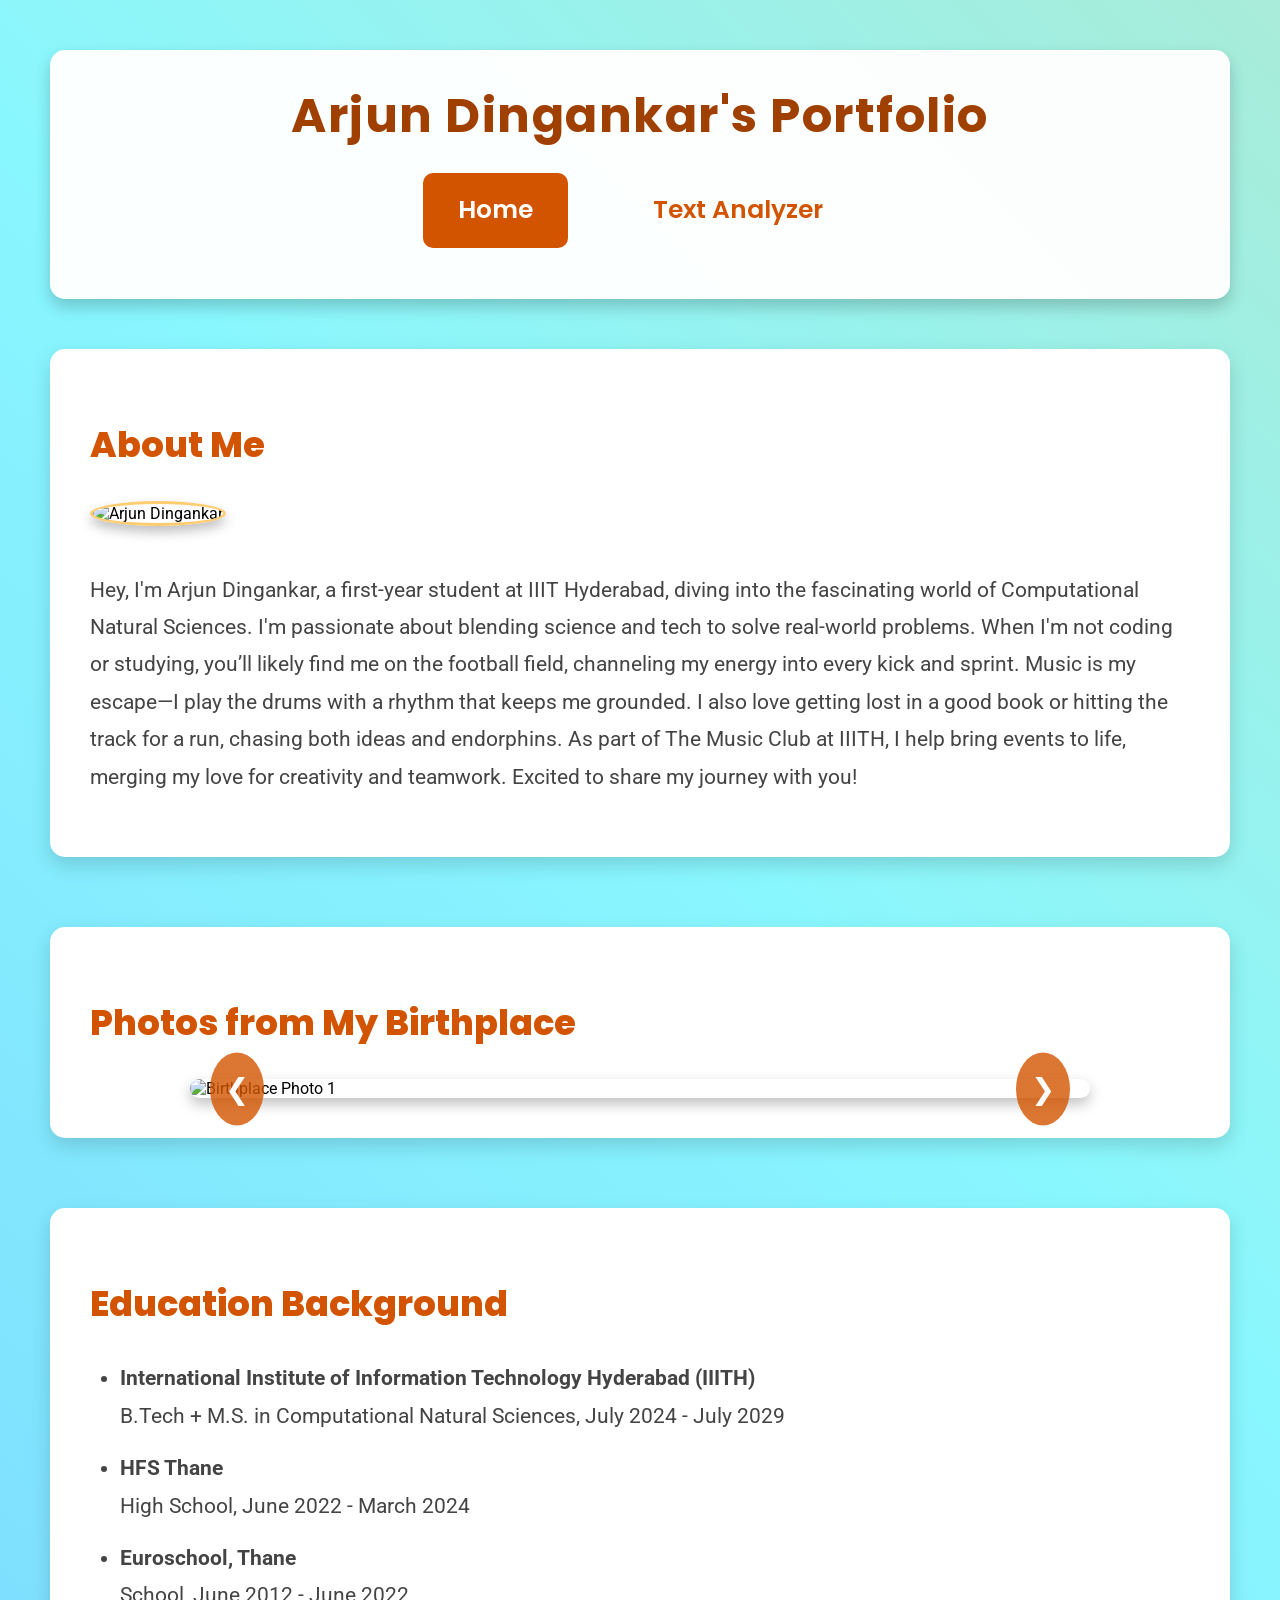
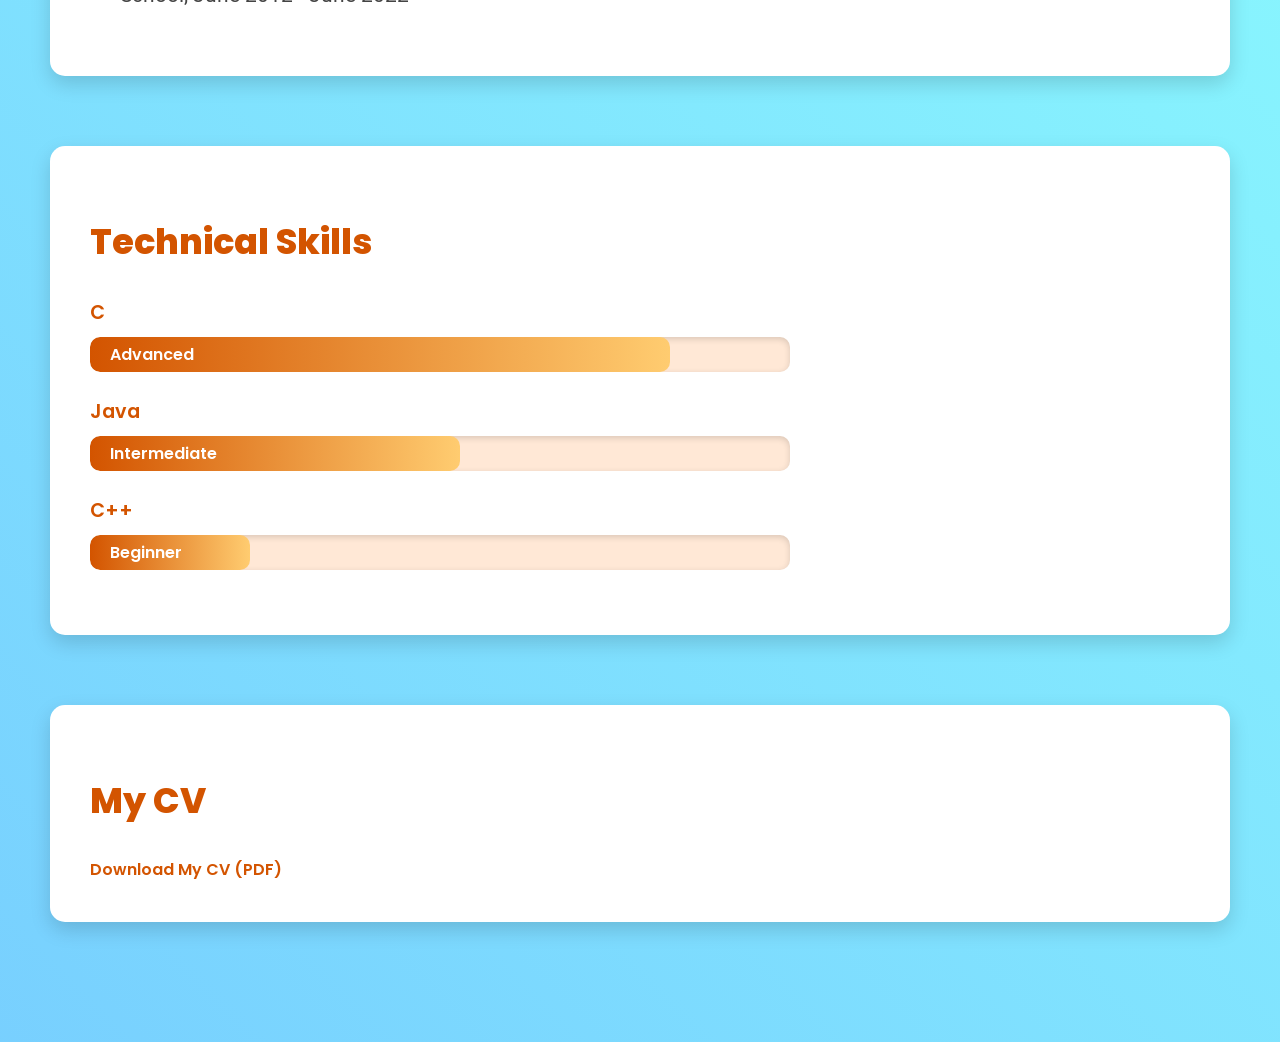
==== index.html @ 0333addd "Add files via upload" ====
<!DOCTYPE html>
<html lang="en">
<head>
    <meta charset="UTF-8">
    <meta name="viewport" content="width=device-width, initial-scale=1.0">
    <title>Arjun Dingankar's Portfolio</title>
    <link rel="stylesheet" href="styles.css">
    <link href="https://fonts.googleapis.com/css2?family=Roboto:wght@300;400;700&family=Poppins:wght@600;800&display=swap" rel="stylesheet">
    <link rel="icon" type="image/x-icon" href="favicon.ico">
</head>
<body>
    <header>
        <h1>Arjun Dingankar's Portfolio</h1>
        <nav>
            <ul class="nav-links">
                <li><a href="index.html" class="active">Home</a></li>
                <li><a href="analyzer.html">Text Analyzer</a></li>
            </ul>
        </nav>
    </header>
    <main>
        <section id="about">
            <h2>About Me</h2>
            <img src="photos/profilephoto.jpeg" alt="Arjun Dingankar" class="profile-pic">
            <p>Hey, I'm Arjun Dingankar, a first-year student at IIIT Hyderabad, diving into the fascinating world of Computational Natural Sciences. I'm passionate about blending science and tech to solve real-world problems. When I'm not coding or studying, you’ll likely find me on the football field, channeling my energy into every kick and sprint. Music is my escape—I play the drums with a rhythm that keeps me grounded. I also love getting lost in a good book or hitting the track for a run, chasing both ideas and endorphins. As part of The Music Club at IIITH, I help bring events to life, merging my love for creativity and teamwork. Excited to share my journey with you!</p>
        </section>
        <section id="photos">
            <h2>Photos from My Birthplace</h2>
            <div class="slideshow-container">
                <img src="photos/local1.jpeg" alt="Birthplace Photo 1" class="slideshow-pic active">
                <img src="photos/local2.jpeg" alt="Birthplace Photo 2" class="slideshow-pic">
                <img src="photos/local3.jpeg" alt="Birthplace Photo 3" class="slideshow-pic">
                <button class="arrow left-arrow">❮</button>
                <button class="arrow right-arrow">❯</button>
            </div>
        </section>
        <section id="education">
            <h2>Education Background</h2>
            <ul>
                <li><strong>International Institute of Information Technology Hyderabad (IIITH)</strong><br>B.Tech + M.S. in Computational Natural Sciences, July 2024 - July 2029</li>
                <li><strong>HFS Thane</strong><br>High School, June 2022 - March 2024</li>
                <li><strong>Euroschool, Thane</strong><br>School, June 2012 - June 2022</li>
            </ul>
        </section>
        <section id="skills">
            <h2>Technical Skills</h2>
            <div class="skills-chart">
                <div class="skill">
                    <span class="skill-name">C</span>
                    <div class="skill-bar">
                        <div class="skill-level" style="width: 80%;">Advanced</div>
                    </div>
                </div>
                <div class="skill">
                    <span class="skill-name">Java</span>
                    <div class="skill-bar">
                        <div class="skill-level" style="width: 50%;">Intermediate</div>
                    </div>
                </div>
                <div class="skill">
                    <span class="skill-name">C++</span>
                    <div class="skill-bar">
                        <div class="skill-level" style="width: 20%;">Beginner</div>
                    </div>
                </div>
            </div>
        </section>
        <section id="cv">
            <h2>My CV</h2>
            <a href="cv.pdf" target="_blank">Download My CV (PDF)</a>
        </section>
    </main>
    <script src="script.js"></script>
</body>
</html>
---- styles.css ----
body {
    font-family: 'Roboto', sans-serif;
    margin: 0;
    padding: 50px;
    max-width: 1400px;
    margin: auto;
    background: linear-gradient(45deg, #ff9a8b, #66a6ff, #89f7fe, #ffcc70);
    background-size: 400% 400%;
    animation: gradientShift 15s ease infinite;
    transition: background 0.5s;
}

@keyframes gradientShift {
    0% { background-position: 0% 50%; }
    50% { background-position: 100% 50%; }
    100% { background-position: 0% 50%; }
}

body.solid-bg {
    background: #fff3e6;
    animation: none;
}

header {
    text-align: center;
    margin-bottom: 50px;
    background: rgba(255, 255, 255, 0.97);
    padding: 30px;
    border-radius: 15px;
    box-shadow: 0 8px 16px rgba(0, 0, 0, 0.2);
}

.nav-links {
    list-style: none;
    padding: 0;
    display: flex;
    justify-content: center;
}

.nav-links li {
    margin: 0 25px;
}

.nav-links a {
    display: block;
    padding: 15px 35px;
    text-decoration: none;
    color: #d35400;
    font-family: 'Poppins', sans-serif;
    font-weight: 600;
    font-size: 1.2em;
    transition: all 0.3s;
    border-radius: 10px;
}

.nav-links a:hover {
    background: #ffe8d6;
    color: #a04000;
    transform: scale(1.05);
}

.nav-links a.active {
    background: #d35400;
    color: white;
}

section {
    margin-bottom: 70px;
    background: white;
    padding: 40px;
    border-radius: 15px;
    box-shadow: 0 8px 20px rgba(0, 0, 0, 0.15);
    animation: fadeIn 0.6s ease-in;
}

@keyframes fadeIn {
    from { opacity: 0; transform: translateY(30px); }
    to { opacity: 1; transform: translateY(0); }
}

section:hover {
    transform: translateY(-10px);
    box-shadow: 0 12px 24px rgba(0, 0, 0, 0.2);
}

h1 {
    color: #a04000;
    font-family: 'Poppins', sans-serif;
    font-size: 3em;
    margin: 0;
    letter-spacing: 1.5px;
}

h2 {
    color: #d35400;
    font-family: 'Poppins', sans-serif;
    font-size: 2.2em;
    margin-bottom: 30px;
    font-weight: 800;
}

p, ul {
    font-size: 1.3em;
    line-height: 1.8;
    color: #444;
}

ul {
    padding-left: 30px;
}

ul li {
    margin-bottom: 15px;
}

.profile-pic {
    width: 150px;
    height: 150px;
    border-radius: 50%;
    object-fit: cover;
    margin-bottom: 25px;
    box-shadow: 0 6px 12px rgba(0, 0, 0, 0.25);
    border: 3px solid #ffcc70;
}

.slideshow-container {
    position: relative;
    max-width: 900px;
    margin: auto;
}

.slideshow-pic {
    display: none;
    width: 900px;
    height: auto;
    border-radius: 12px;
    box-shadow: 0 6px 14px rgba(0, 0, 0, 0.25);
    transition: opacity 0.5s ease;
}

.slideshow-pic.active {
    display: block;
    opacity: 1;
}

.arrow {
    position: absolute;
    top: 50%;
    transform: translateY(-50%);
    background: rgba(211, 84, 0, 0.8);
    color: white;
    border: none;
    padding: 15px;
    cursor: pointer;
    font-size: 1.8em;
    border-radius: 50%;
    transition: all 0.3s;
}

.arrow:hover {
    background: rgba(160, 64, 0, 1);
    transform: translateY(-50%) scale(1.15);
}

.left-arrow {
    left: 20px;
}

.right-arrow {
    right: 20px;
}

.skills-chart {
    max-width: 700px;
}

.skill {
    margin-bottom: 25px;
}

.skill-name {
    display: block;
    font-family: 'Poppins', sans-serif;
    font-weight: 600;
    color: #d35400;
    margin-bottom: 10px;
    font-size: 1.2em;
}

.skill-bar {
    background: #ffe8d6;
    border-radius: 10px;
    height: 35px;
    overflow: hidden;
    position: relative;
    box-shadow: inset 0 2px 6px rgba(0, 0, 0, 0.15);
}

.skill-level {
    background: linear-gradient(90deg, #d35400, #ffcc70);
    height: 100%;
    display: flex;
    align-items: center;
    padding-left: 20px;
    color: white;
    font-family: 'Poppins', sans-serif;
    font-weight: 600;
    border-radius: 10px;
    transition: width 0.7s ease, filter 0.3s;
}

.skill:hover .skill-level {
    filter: brightness(1.2);
}

a {
    color: #d35400;
    text-decoration: none;
    font-family: 'Poppins', sans-serif;
    font-weight: 600;
    transition: all 0.3s;
}

a:hover {
    color: #a04000;
    text-decoration: underline;
}

textarea {
    width: 100%;
    max-width: 700px;
    margin: 25px 0;
    padding: 20px;
    border: 1px solid #ffe8d6;
    border-radius: 12px;
    font-size: 1.1em;
    box-shadow: inset 0 2px 6px rgba(0, 0, 0, 0.1);
}

button {
    padding: 15px 40px;
    background: #d35400;
    color: white;
    border: none;
    border-radius: 12px;
    cursor: pointer;
    font-family: 'Poppins', sans-serif;
    font-size: 1.2em;
    transition: all 0.3s;
}

button:hover {
    background: #a04000;
    transform: scale(1.1);
}

#analysisResults {
    margin-top: 40px;
}

#analysisResults ul {
    list-style: none;
    padding: 0;
}

#analysisResults li {
    margin: 15px 0;
    font-size: 1.2em;
}

@media (max-width: 900px) {
    body {
        padding: 25px;
    }
    .slideshow-pic {
        width: 100%;
    }
    .nav-links {
        flex-direction: column;
    }
    .nav-links a {
        padding: 15px;
    }
    section {
        padding: 30px;
    }
    h1 {
        font-size: 2.2em;
    }
    h2 {
        font-size: 1.8em;
    }
}
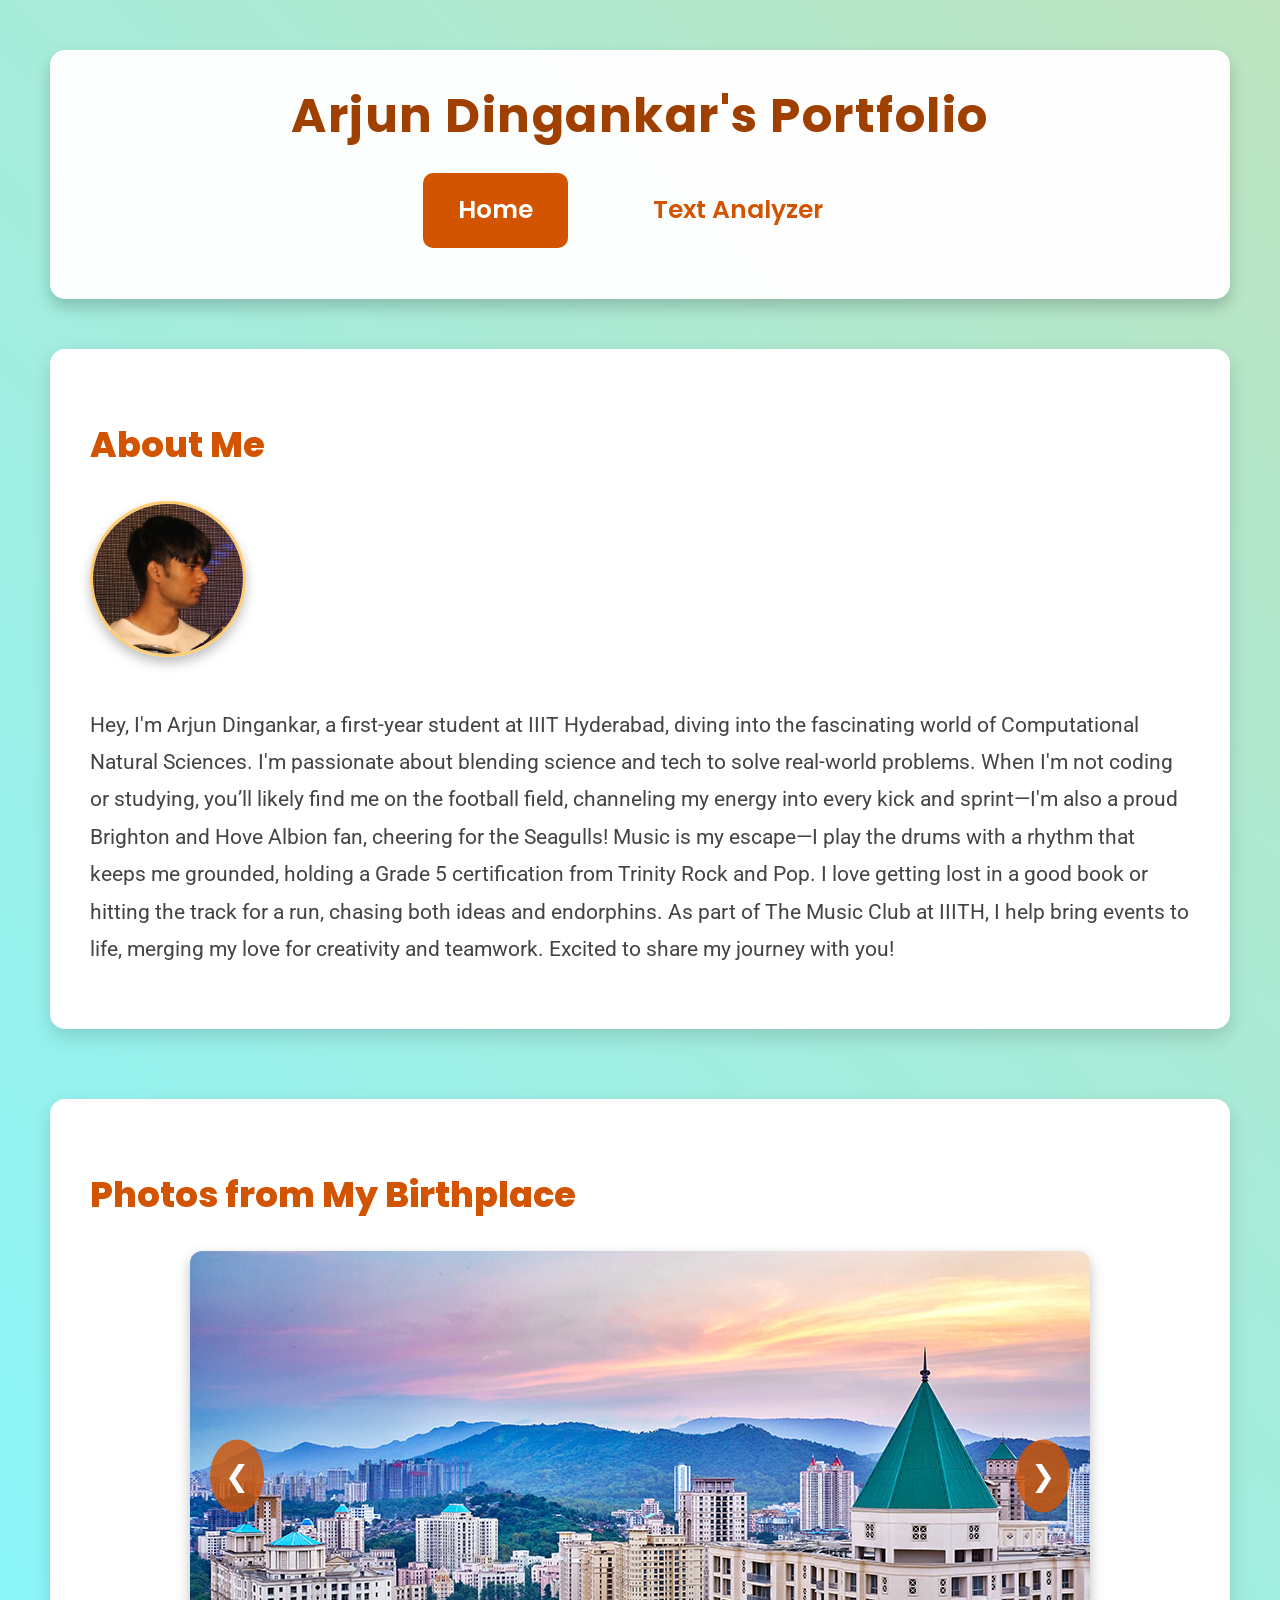
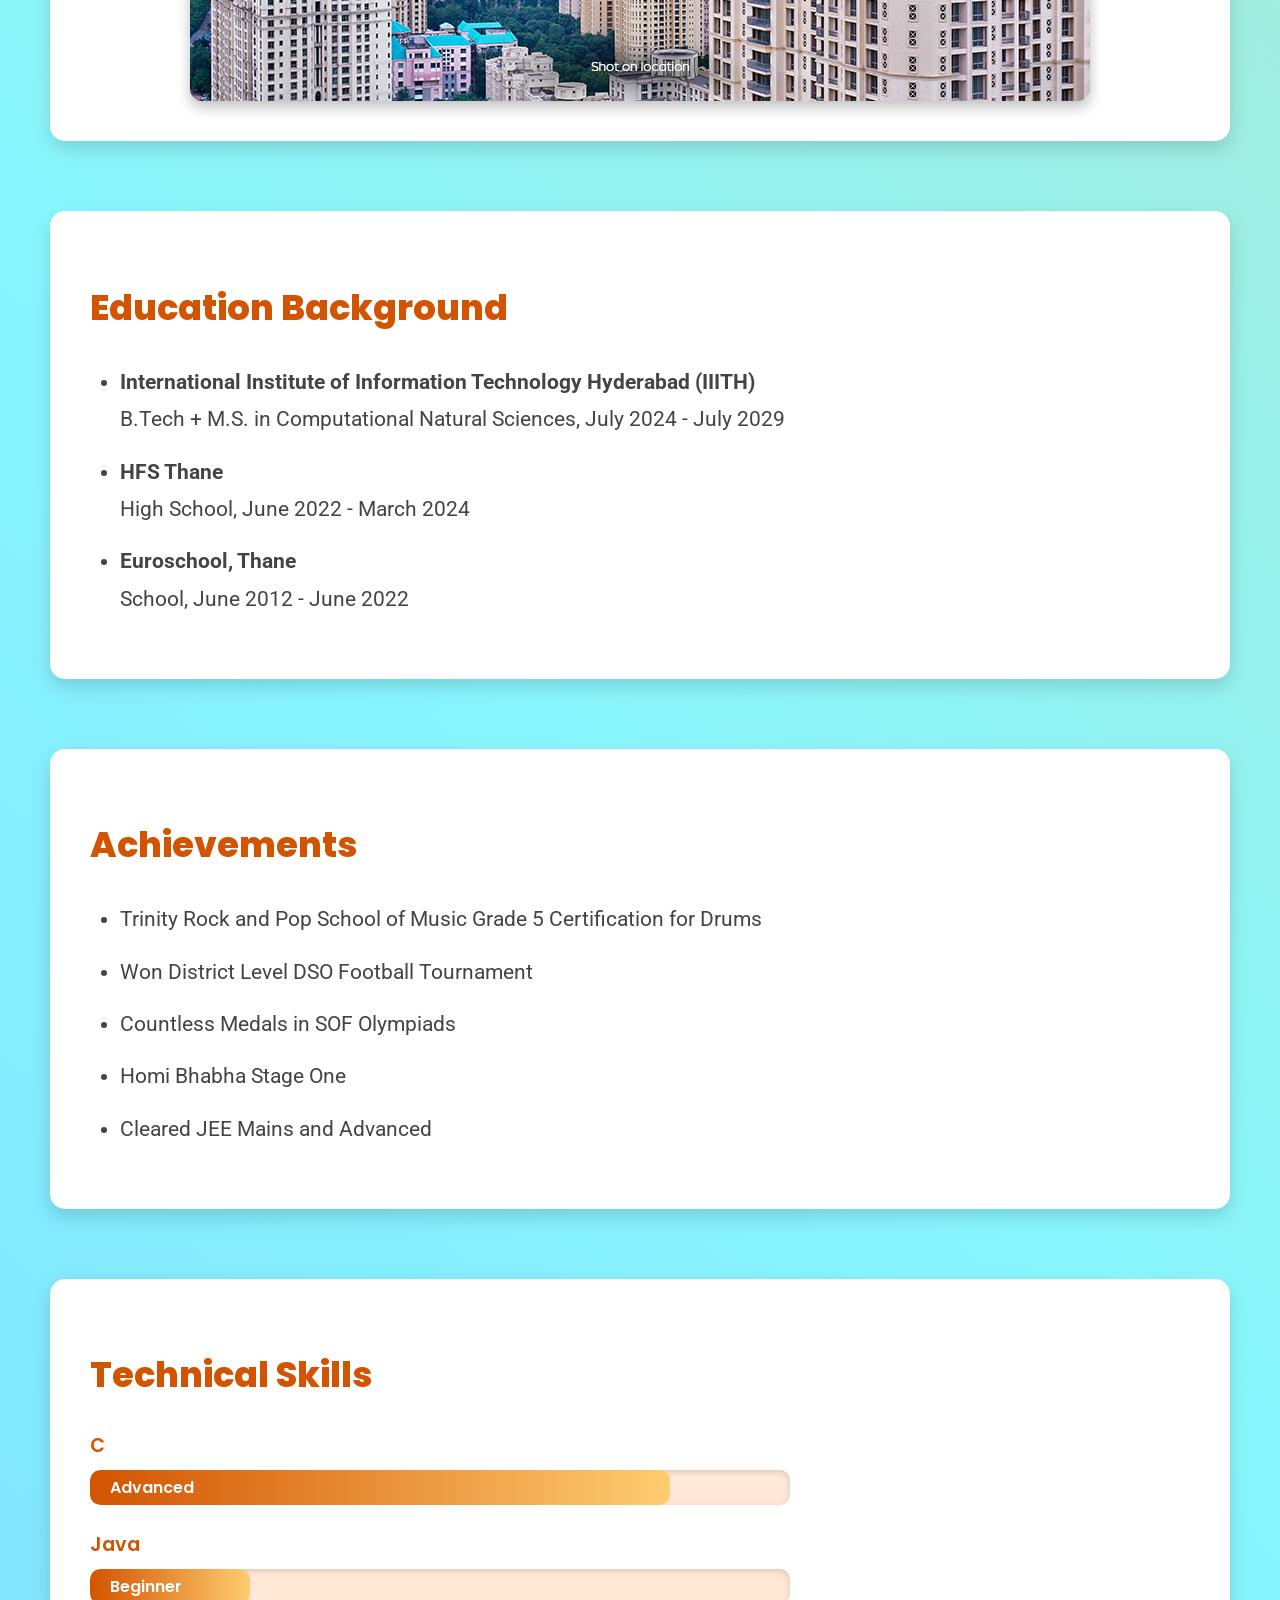
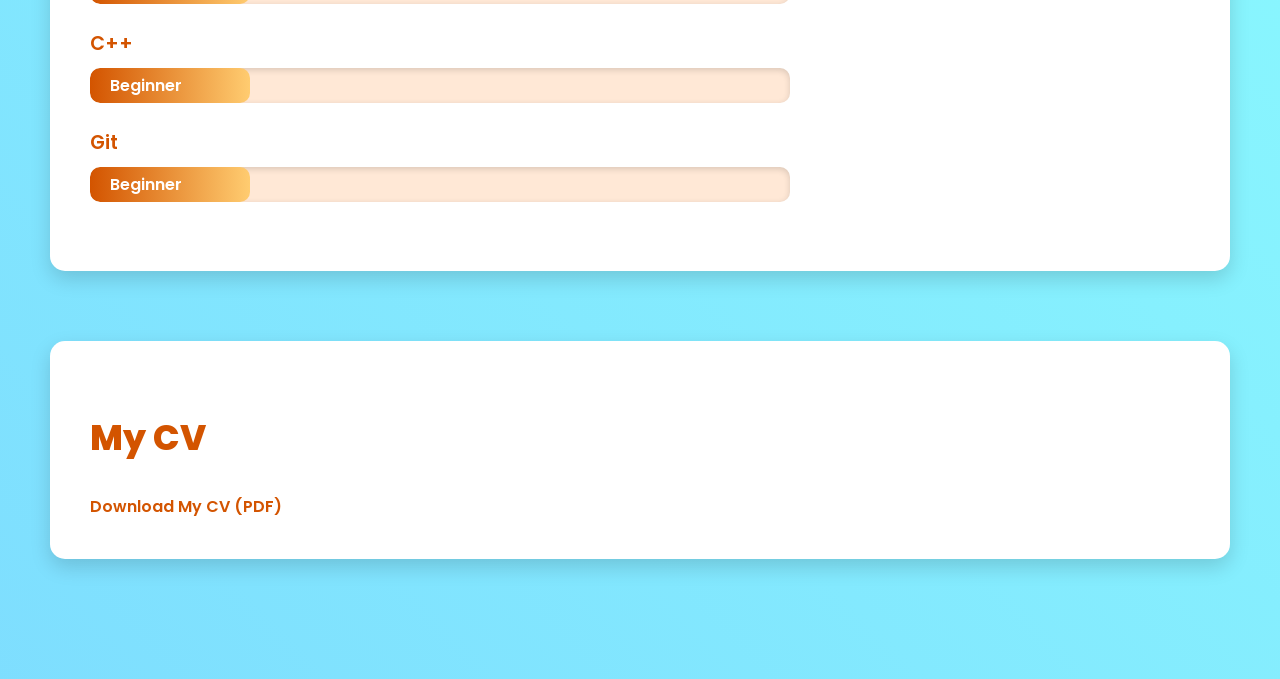
==== commit 56369352: "fixing stuff" ====
--- a/index.html
+++ b/index.html
@@ -22,7 +22,7 @@
         <section id="about">
             <h2>About Me</h2>
             <img src="photos/profilephoto.jpeg" alt="Arjun Dingankar" class="profile-pic">
-            <p>Hey, I'm Arjun Dingankar, a first-year student at IIIT Hyderabad, diving into the fascinating world of Computational Natural Sciences. I'm passionate about blending science and tech to solve real-world problems. When I'm not coding or studying, you’ll likely find me on the football field, channeling my energy into every kick and sprint. Music is my escape—I play the drums with a rhythm that keeps me grounded. I also love getting lost in a good book or hitting the track for a run, chasing both ideas and endorphins. As part of The Music Club at IIITH, I help bring events to life, merging my love for creativity and teamwork. Excited to share my journey with you!</p>
+            <p>Hey, I'm Arjun Dingankar, a first-year student at IIIT Hyderabad, diving into the fascinating world of Computational Natural Sciences. I'm passionate about blending science and tech to solve real-world problems. When I'm not coding or studying, you’ll likely find me on the football field, channeling my energy into every kick and sprint—I'm also a proud Brighton and Hove Albion fan, cheering for the Seagulls! Music is my escape—I play the drums with a rhythm that keeps me grounded, holding a Grade 5 certification from Trinity Rock and Pop. I love getting lost in a good book or hitting the track for a run, chasing both ideas and endorphins. As part of The Music Club at IIITH, I help bring events to life, merging my love for creativity and teamwork. Excited to share my journey with you!</p>
         </section>
         <section id="photos">
             <h2>Photos from My Birthplace</h2>
@@ -42,6 +42,16 @@
                 <li><strong>Euroschool, Thane</strong><br>School, June 2012 - June 2022</li>
             </ul>
         </section>
+        <section id="achievements">
+            <h2>Achievements</h2>
+            <ul>
+                <li>Trinity Rock and Pop School of Music Grade 5 Certification for Drums</li>
+                <li>Won District Level DSO Football Tournament</li>
+                <li>Countless Medals in SOF Olympiads</li>
+                <li>Homi Bhabha Stage One</li>
+                <li>Cleared JEE Mains and Advanced</li>
+            </ul>
+        </section>
         <section id="skills">
             <h2>Technical Skills</h2>
             <div class="skills-chart">
@@ -54,11 +64,47 @@
                 <div class="skill">
                     <span class="skill-name">Java</span>
                     <div class="skill-bar">
+                        <div class="skill-level" style="width: 20%;">Beginner</div>
+                    </div>
+                </div>
+                <div class="skill">
+                    <span class="skill-name">C++</span>
+                    <div class="skill-bar">
+                        <div class="skill-level" style="width: 20%;">Beginner</div>
+                    </div>
+                </div>
+                <div class="skill">
+                    <span class="skill-name">Git</span>
+                    <div class="skill-bar">
+                        <div class="skill-level" style="width: 20%;">Beginner</div>
+                    </div>
+                </div>
+                <div class="skill">
+                    <span class="skill-name">Prompt Engineering</span>
+                    <div class="skill-bar">
                         <div class="skill-level" style="width: 50%;">Intermediate</div>
                     </div>
                 </div>
                 <div class="skill">
-                    <span class="skill-name">C++</span>
+                    <span class="skill-name">SQL</span>
+                    <div class="skill-bar">
+                        <div class="skill-level" style="width: 20%;">Beginner</div>
+                    </div>
+                </div>
+                <div class="skill">
+                    <span class="skill-name">NoSQL</span>
+                    <div class="skill-bar">
+                        <div class="skill-level" style="width: 20%;">Beginner</div>
+                    </div>
+                </div>
+                <div class="skill">
+                    <span class="skill-name">Bash</span>
+                    <div class="skill-bar">
+                        <div class="skill-level" style="width: 20%;">Beginner</div>
+                    </div>
+                </div>
+                <div class="skill">
+                    <span class="skill-name">Python</span>
                     <div class="skill-bar">
                         <div class="skill-level" style="width: 20%;">Beginner</div>
                     </div>
--- a/styles.css
+++ b/styles.css
@@ -111,6 +111,12 @@
 
 ul li {
     margin-bottom: 15px;
+    transition: all 0.3s;
+}
+
+ul li:hover {
+    color: #d35400;
+    transform: translateX(5px);
 }
 
 .profile-pic {
@@ -172,6 +178,9 @@
 
 .skills-chart {
     max-width: 700px;
+    max-height: 400px;
+    overflow-y: auto;
+    padding-right: 10px;
 }
 
 .skill {
